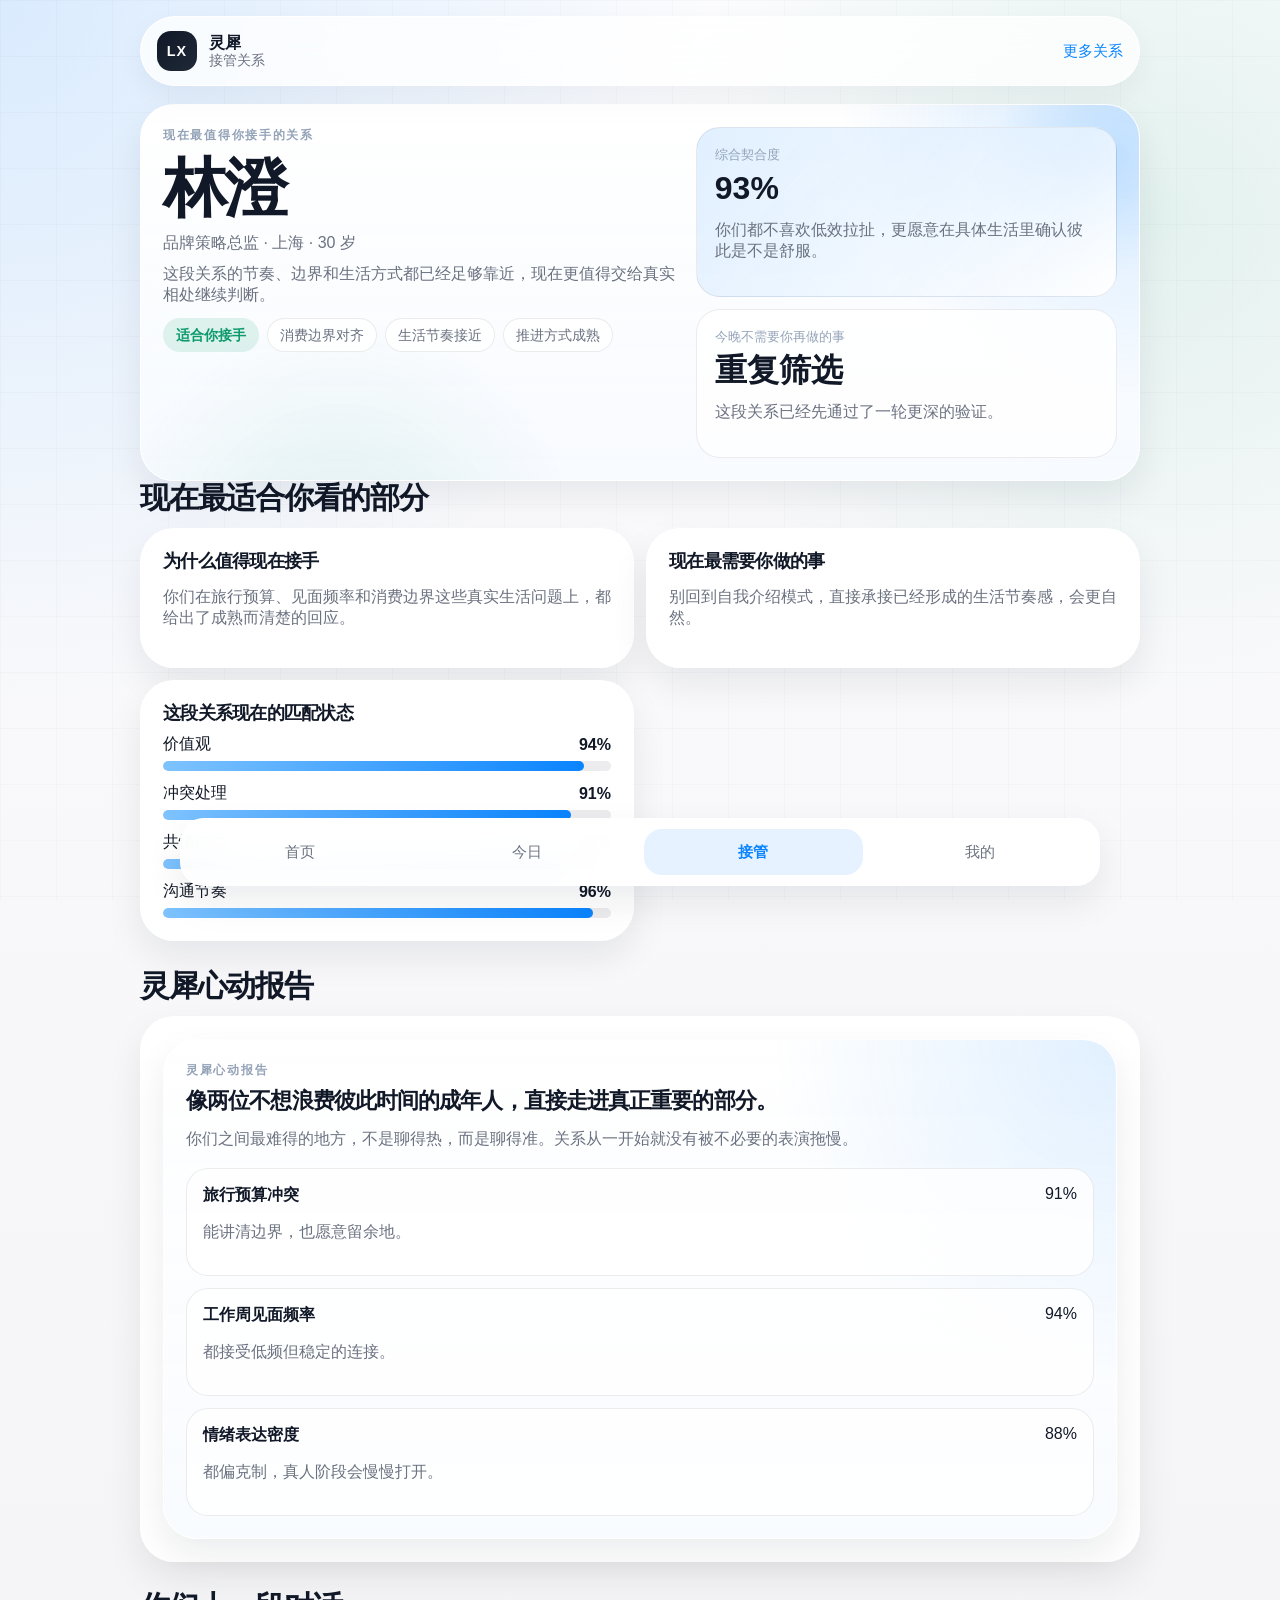
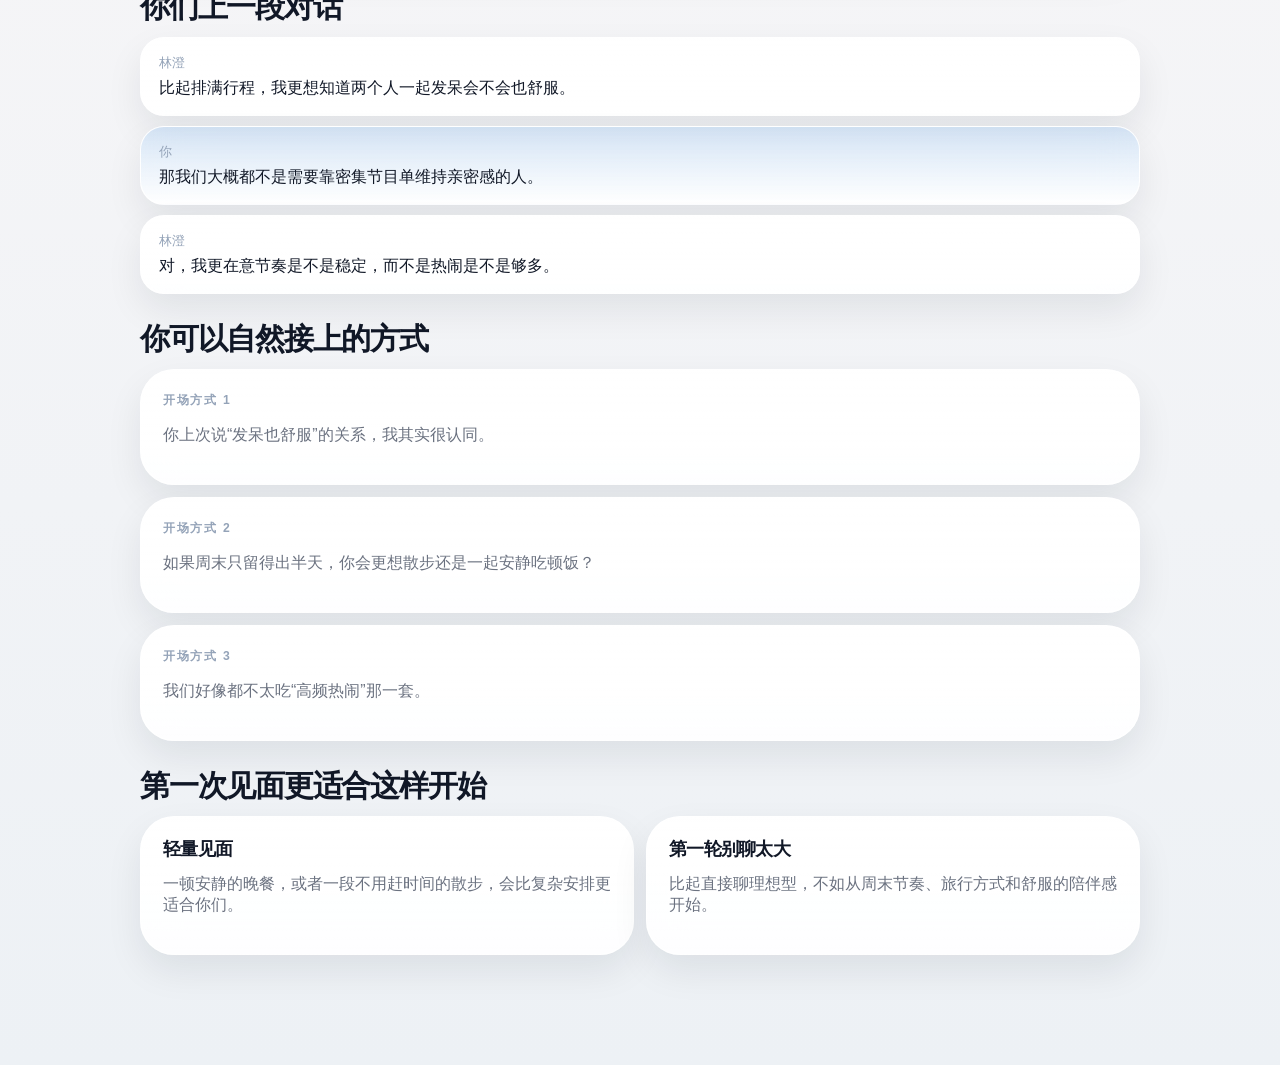
==== connection/index.html @ 1aef78d0 "Initial commit: Lingxi product site" ====
﻿<!doctype html>
<html lang="zh-CN">
  <head>
    <meta charset="UTF-8" />
    <meta name="viewport" content="width=device-width, initial-scale=1.0" />
    <meta name="description" content="在真正值得的时候，把对话交还给你。" />
    <title>接管关系 - 灵犀</title>
    <link rel="stylesheet" href="../styles.css" />
  </head>
  <body data-page="connection">
    <div class="app-shell">
      <header class="topbar">
        <div class="brand">
          <span class="brand-mark">LX</span>
          <div class="brand-copy">
            <strong>灵犀</strong>
            <span>接管关系</span>
          </div>
        </div>
        <a class="topbar-link" href="../today/">更多关系</a>
      </header>

      <main class="page">
        <section class="candidate-hero hero-card-rich" id="candidateHero"></section>

        <section class="section">
          <div class="section-head">
            <h2>现在最适合你看的部分</h2>
          </div>
          <div class="grid grid-two" id="connectionOverview"></div>
        </section>

        <section class="section">
          <div class="section-head">
            <h2>灵犀心动报告</h2>
          </div>
          <div class="report-card" id="reportCard"></div>
        </section>

        <section class="section">
          <div class="section-head">
            <h2>你们上一段对话</h2>
          </div>
          <div class="chat-thread" id="chatThread"></div>
        </section>

        <section class="section">
          <div class="section-head">
            <h2>你可以自然接上的方式</h2>
          </div>
          <div class="stack" id="openerList"></div>
        </section>

        <section class="section">
          <div class="section-head">
            <h2>第一次见面更适合这样开始</h2>
          </div>
          <div class="grid grid-two" id="dateIdeas"></div>
        </section>
      </main>

      <nav class="bottom-nav" aria-label="底部导航">
        <a class="bottom-link" href="../"><span>首页</span></a>
        <a class="bottom-link" href="../today/"><span>今日</span></a>
        <a class="bottom-link is-active" href="./"><span>接管</span></a>
        <a class="bottom-link" href="../profile/"><span>我的</span></a>
      </nav>
    </div>

    <script src="../data.js"></script>
    <script src="../app.js"></script>
  </body>
</html>
---- styles.css ----
﻿:root {
  --bg: #f5f5f7;
  --surface: rgba(255, 255, 255, 0.92);
  --surface-strong: #ffffff;
  --surface-soft: rgba(248, 250, 252, 0.92);
  --line: rgba(15, 23, 42, 0.08);
  --line-strong: rgba(15, 23, 42, 0.12);
  --text: #111827;
  --muted: #6b7280;
  --muted-soft: #94a3b8;
  --accent: #0a84ff;
  --accent-soft: rgba(10, 132, 255, 0.12);
  --accent-deep: #0066d1;
  --success: #0d9b6c;
  --success-soft: rgba(13, 155, 108, 0.12);
  --warning: #ef7d43;
  --warning-soft: rgba(239, 125, 67, 0.14);
  --shadow-lg: 0 28px 70px rgba(15, 23, 42, 0.1);
  --shadow-md: 0 16px 36px rgba(15, 23, 42, 0.08);
  --radius-xxl: 34px;
  --radius-xl: 28px;
  --radius-lg: 22px;
  --radius-md: 18px;
  --app-width: 1040px;
}

* {
  box-sizing: border-box;
}

html {
  scroll-behavior: smooth;
}

body {
  margin: 0;
  min-height: 100vh;
  background:
    radial-gradient(circle at top left, rgba(10, 132, 255, 0.14), transparent 24%),
    radial-gradient(circle at 90% 8%, rgba(13, 155, 108, 0.1), transparent 18%),
    linear-gradient(180deg, #fcfcfe 0%, #f5f5f7 58%, #edf1f5 100%);
  color: var(--text);
  font-family: 'SF Pro Display', 'PingFang SC', 'Helvetica Neue', 'Microsoft YaHei', sans-serif;
}

body::before {
  position: fixed;
  inset: 0;
  z-index: -2;
  background-image:
    linear-gradient(rgba(15, 23, 42, 0.018) 1px, transparent 1px),
    linear-gradient(90deg, rgba(15, 23, 42, 0.018) 1px, transparent 1px);
  background-size: 56px 56px;
  content: '';
  pointer-events: none;
}

a {
  color: inherit;
  text-decoration: none;
}

button,
input,
textarea {
  font: inherit;
}

.app-shell {
  width: min(100%, var(--app-width));
  margin: 0 auto;
  padding: 16px 16px 110px;
}

.topbar {
  position: sticky;
  top: 12px;
  z-index: 10;
  display: flex;
  align-items: center;
  justify-content: space-between;
  gap: 16px;
  padding: 14px 16px;
  border: 1px solid rgba(255, 255, 255, 0.92);
  border-radius: 999px;
  background: rgba(255, 255, 255, 0.78);
  backdrop-filter: blur(18px);
  box-shadow: 0 10px 28px rgba(15, 23, 42, 0.05);
}

.brand {
  display: flex;
  align-items: center;
  gap: 12px;
  min-width: 0;
}

.brand-mark {
  display: inline-flex;
  align-items: center;
  justify-content: center;
  width: 40px;
  height: 40px;
  border-radius: 14px;
  background: linear-gradient(135deg, #111827 0%, #1f2937 100%);
  color: #fff;
  font-size: 0.9rem;
  font-weight: 700;
  letter-spacing: 0.08em;
  flex: none;
}

.brand-copy {
  display: flex;
  flex-direction: column;
  line-height: 1.2;
  min-width: 0;
}

.brand-copy strong {
  font-size: 1rem;
  font-weight: 600;
}

.brand-copy span {
  color: var(--muted);
  font-size: 0.88rem;
}

.topbar-link {
  color: var(--accent);
  font-size: 0.94rem;
  white-space: nowrap;
}

.page {
  padding-top: 18px;
}

.section + .section {
  margin-top: 28px;
}

.section-head {
  margin-bottom: 14px;
}

.section-head h1,
.section-head h2,
.hero-card h1,
.candidate-hero h1,
.profile-hero h1,
.card h3 {
  margin: 0;
  letter-spacing: -0.04em;
  line-height: 1.08;
}

.page-title,
.hero-card h1,
.candidate-hero h1,
.profile-hero h1 {
  font-size: clamp(2.2rem, 6vw, 4rem);
}

.section-head h2 {
  font-size: clamp(1.35rem, 4vw, 1.9rem);
}

.page-subtitle,
.hero-text,
.candidate-subtitle,
.profile-subtitle,
.card-copy,
.section-head p,
.muted-line,
.scene-item p,
.stat-card p {
  color: var(--muted);
}

.page-subtitle,
.hero-text,
.section-head p,
.candidate-subtitle,
.profile-subtitle {
  margin: 10px 0 0;
}

.eyebrow,
.card-badge {
  margin: 0 0 10px;
  color: var(--muted-soft);
  font-size: 0.76rem;
  font-weight: 700;
  letter-spacing: 0.14em;
  text-transform: uppercase;
}

.hero-card,
.candidate-hero,
.profile-hero,
.card,
.chat-bubble,
.bottom-nav,
.candidate-card,
.report-card {
  border: 1px solid rgba(255, 255, 255, 0.92);
  background: linear-gradient(180deg, rgba(255, 255, 255, 0.98), var(--surface));
  box-shadow: var(--shadow-md);
  backdrop-filter: blur(18px);
}

.hero-card,
.candidate-hero,
.profile-hero,
.card,
.candidate-card,
.report-card {
  border-radius: var(--radius-xxl);
}

.hero-card,
.candidate-hero,
.profile-hero,
.card,
.report-card {
  padding: 22px;
}

.hero-card-rich {
  position: relative;
  overflow: hidden;
  background:
    radial-gradient(circle at top right, rgba(10, 132, 255, 0.18), transparent 28%),
    radial-gradient(circle at 20% 120%, rgba(13, 155, 108, 0.1), transparent 26%),
    linear-gradient(180deg, rgba(255, 255, 255, 0.98), rgba(247, 250, 255, 0.94));
}

.hero-card-rich::after {
  position: absolute;
  right: -80px;
  top: -60px;
  width: 240px;
  height: 240px;
  border-radius: 50%;
  background: radial-gradient(circle, rgba(10, 132, 255, 0.14), transparent 64%);
  content: '';
  pointer-events: none;
}

.hero-copy-block,
.hero-side {
  position: relative;
  z-index: 1;
}

.hero-actions {
  display: flex;
  gap: 12px;
  flex-wrap: wrap;
  margin-top: 22px;
}

.button {
  display: inline-flex;
  align-items: center;
  justify-content: center;
  min-height: 46px;
  padding: 0 18px;
  border-radius: 999px;
  border: 1px solid transparent;
}

.button-primary {
  background: #111827;
  color: #fff;
}

.button-secondary {
  border-color: var(--line-strong);
  background: rgba(255, 255, 255, 0.92);
}

.hero-stat-grid,
.grid {
  display: grid;
  gap: 12px;
}

.grid-two,
.grid-three {
  grid-template-columns: 1fr;
}

.stack {
  display: grid;
  gap: 12px;
}

.card h3 {
  font-size: 1.14rem;
  margin-bottom: 8px;
}

.card-link {
  color: var(--accent);
  font-weight: 600;
}

.stat-card {
  padding: 18px;
  border: 1px solid var(--line);
  border-radius: 24px;
  background: rgba(255, 255, 255, 0.82);
}

.stat-card span {
  display: block;
  color: var(--muted-soft);
  font-size: 0.84rem;
}

.stat-card strong,
.score-badge,
.score-pill strong {
  display: block;
  margin: 8px 0;
  font-size: 2rem;
  line-height: 1;
}

.accent-stat {
  background: linear-gradient(135deg, rgba(10, 132, 255, 0.12), rgba(255, 255, 255, 0.96));
}

.priority-head,
.candidate-top,
.scene-head {
  display: flex;
  align-items: flex-start;
  justify-content: space-between;
  gap: 12px;
}

.score-badge {
  min-width: 72px;
  text-align: right;
  color: var(--accent-deep);
}

.card-featured {
  background:
    radial-gradient(circle at top right, rgba(10, 132, 255, 0.12), transparent 28%),
    linear-gradient(180deg, rgba(255, 255, 255, 0.98), rgba(247, 250, 255, 0.94));
}

.tag-row {
  display: flex;
  flex-wrap: wrap;
  gap: 8px;
  margin-top: 12px;
}

.tag,
.state-pill {
  display: inline-flex;
  align-items: center;
  justify-content: center;
  min-height: 34px;
  padding: 0 12px;
  border: 1px solid var(--line);
  border-radius: 999px;
  background: rgba(255, 255, 255, 0.88);
  color: var(--muted);
  font-size: 0.9rem;
}

.state-pill {
  font-weight: 600;
}

.state-pill.ready {
  background: var(--success-soft);
  color: var(--success);
  border-color: transparent;
}

.state-pill.waiting {
  background: var(--warning-soft);
  color: var(--warning);
  border-color: transparent;
}

.candidate-card {
  display: block;
  padding: 20px;
}

.score-pill {
  text-align: right;
}

.score-pill span {
  display: block;
  color: var(--muted-soft);
  font-size: 0.8rem;
}

.metric-list {
  display: grid;
  gap: 12px;
  margin-top: 12px;
}

.metric-row {
  display: grid;
  grid-template-columns: 1fr auto;
  gap: 6px 10px;
  align-items: center;
}

.metric-track {
  grid-column: 1 / -1;
  height: 10px;
  border-radius: 999px;
  background: rgba(15, 23, 42, 0.08);
  overflow: hidden;
}

.metric-track i {
  display: block;
  height: 100%;
  border-radius: inherit;
  background: linear-gradient(90deg, #7ec3ff, var(--accent));
}

.hero-side-metrics {
  display: grid;
  gap: 12px;
  margin-top: 18px;
}

.report-surface {
  background:
    radial-gradient(circle at top right, rgba(10, 132, 255, 0.12), transparent 32%),
    linear-gradient(180deg, rgba(255, 255, 255, 0.98), rgba(248, 251, 255, 0.94));
}

.report-surface h3 {
  font-size: 1.4rem;
}

.scene-list {
  display: grid;
  gap: 12px;
  margin-top: 18px;
}

.scene-item {
  padding: 16px;
  border: 1px solid var(--line);
  border-radius: 22px;
  background: rgba(255, 255, 255, 0.8);
}

.chat-thread {
  display: grid;
  gap: 10px;
}

.chat-bubble {
  padding: 16px 18px;
  border-radius: 24px;
}

.chat-bubble.self {
  background: linear-gradient(180deg, rgba(10, 132, 255, 0.12), rgba(255, 255, 255, 0.96));
}

.chat-bubble small {
  display: block;
  margin-bottom: 6px;
  color: var(--muted-soft);
}

.bottom-nav {
  position: fixed;
  left: 50%;
  bottom: 14px;
  transform: translateX(-50%);
  display: grid;
  grid-template-columns: repeat(4, 1fr);
  gap: 8px;
  width: min(calc(100% - 24px), 920px);
  padding: 10px;
  border-radius: 24px;
}

.bottom-link {
  display: inline-flex;
  align-items: center;
  justify-content: center;
  min-height: 46px;
  border-radius: 18px;
  color: var(--muted);
  font-size: 0.92rem;
}

.bottom-link.is-active {
  background: rgba(10, 132, 255, 0.1);
  color: var(--accent);
  font-weight: 600;
}

@media (min-width: 720px) {
  .app-shell {
    padding-left: 20px;
    padding-right: 20px;
  }

  .hero-card-rich,
  .candidate-hero,
  .profile-hero {
    display: grid;
    grid-template-columns: 1.1fr 0.9fr;
    gap: 18px;
    align-items: start;
  }

  .hero-side-metrics {
    margin-top: 0;
  }

  .grid-two {
    grid-template-columns: repeat(2, minmax(0, 1fr));
  }

  .grid-three {
    grid-template-columns: repeat(3, minmax(0, 1fr));
  }

  .hero-stat-grid {
    grid-template-columns: repeat(2, minmax(0, 1fr));
  }
}
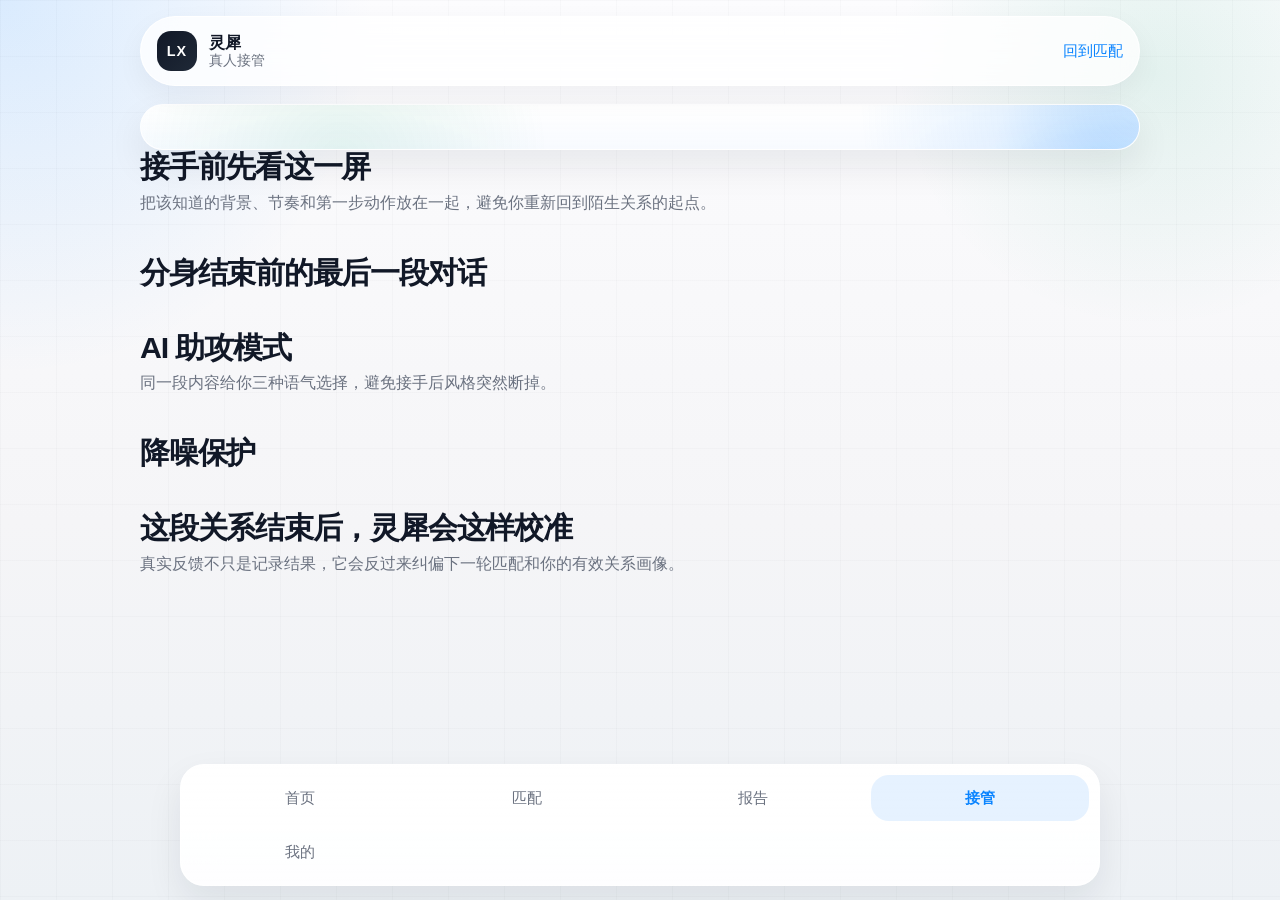
==== commit 043edb1f: "Publish richer Lingxi experience: connection/index.html" ====
--- a/connection/index.html
+++ b/connection/index.html
@@ -4,7 +4,7 @@
     <meta charset="UTF-8" />
     <meta name="viewport" content="width=device-width, initial-scale=1.0" />
     <meta name="description" content="在真正值得的时候，把对话交还给你。" />
-    <title>接管关系 - 灵犀</title>
+    <title>真人接管 - 灵犀</title>
     <link rel="stylesheet" href="../styles.css" />
   </head>
   <body data-page="connection">
@@ -14,54 +14,58 @@
           <span class="brand-mark">LX</span>
           <div class="brand-copy">
             <strong>灵犀</strong>
-            <span>接管关系</span>
+            <span>真人接管</span>
           </div>
         </div>
-        <a class="topbar-link" href="../today/">更多关系</a>
+        <a class="topbar-link" href="../today/">回到匹配</a>
       </header>
 
       <main class="page">
-        <section class="candidate-hero hero-card-rich" id="candidateHero"></section>
+        <section class="hero-card hero-card-rich" id="connectionHero"></section>
 
         <section class="section">
           <div class="section-head">
-            <h2>现在最适合你看的部分</h2>
+            <h2>接手前先看这一屏</h2>
+            <p>把该知道的背景、节奏和第一步动作放在一起，避免你重新回到陌生关系的起点。</p>
           </div>
-          <div class="grid grid-two" id="connectionOverview"></div>
+          <div class="grid grid-two" id="handoffBoard"></div>
         </section>
 
         <section class="section">
           <div class="section-head">
-            <h2>灵犀心动报告</h2>
+            <h2>分身结束前的最后一段对话</h2>
           </div>
-          <div class="report-card" id="reportCard"></div>
+          <div class="chat-thread" id="liveThread"></div>
         </section>
 
         <section class="section">
           <div class="section-head">
-            <h2>你们上一段对话</h2>
+            <h2>AI 助攻模式</h2>
+            <p>同一段内容给你三种语气选择，避免接手后风格突然断掉。</p>
           </div>
-          <div class="chat-thread" id="chatThread"></div>
+          <div class="stack" id="replyModes"></div>
         </section>
 
         <section class="section">
           <div class="section-head">
-            <h2>你可以自然接上的方式</h2>
+            <h2>降噪保护</h2>
           </div>
-          <div class="stack" id="openerList"></div>
+          <div class="grid grid-two" id="noiseShield"></div>
         </section>
 
         <section class="section">
           <div class="section-head">
-            <h2>第一次见面更适合这样开始</h2>
+            <h2>这段关系结束后，灵犀会这样校准</h2>
+            <p>真实反馈不只是记录结果，它会反过来纠偏下一轮匹配和你的有效关系画像。</p>
           </div>
-          <div class="grid grid-two" id="dateIdeas"></div>
+          <div class="stack" id="feedbackPanel"></div>
         </section>
       </main>
 
       <nav class="bottom-nav" aria-label="底部导航">
         <a class="bottom-link" href="../"><span>首页</span></a>
-        <a class="bottom-link" href="../today/"><span>今日</span></a>
+        <a class="bottom-link" href="../today/"><span>匹配</span></a>
+        <a class="bottom-link" href="../report/"><span>报告</span></a>
         <a class="bottom-link is-active" href="./"><span>接管</span></a>
         <a class="bottom-link" href="../profile/"><span>我的</span></a>
       </nav>
@@ -70,4 +74,4 @@
     <script src="../data.js"></script>
     <script src="../app.js"></script>
   </body>
-</html>
+</html>
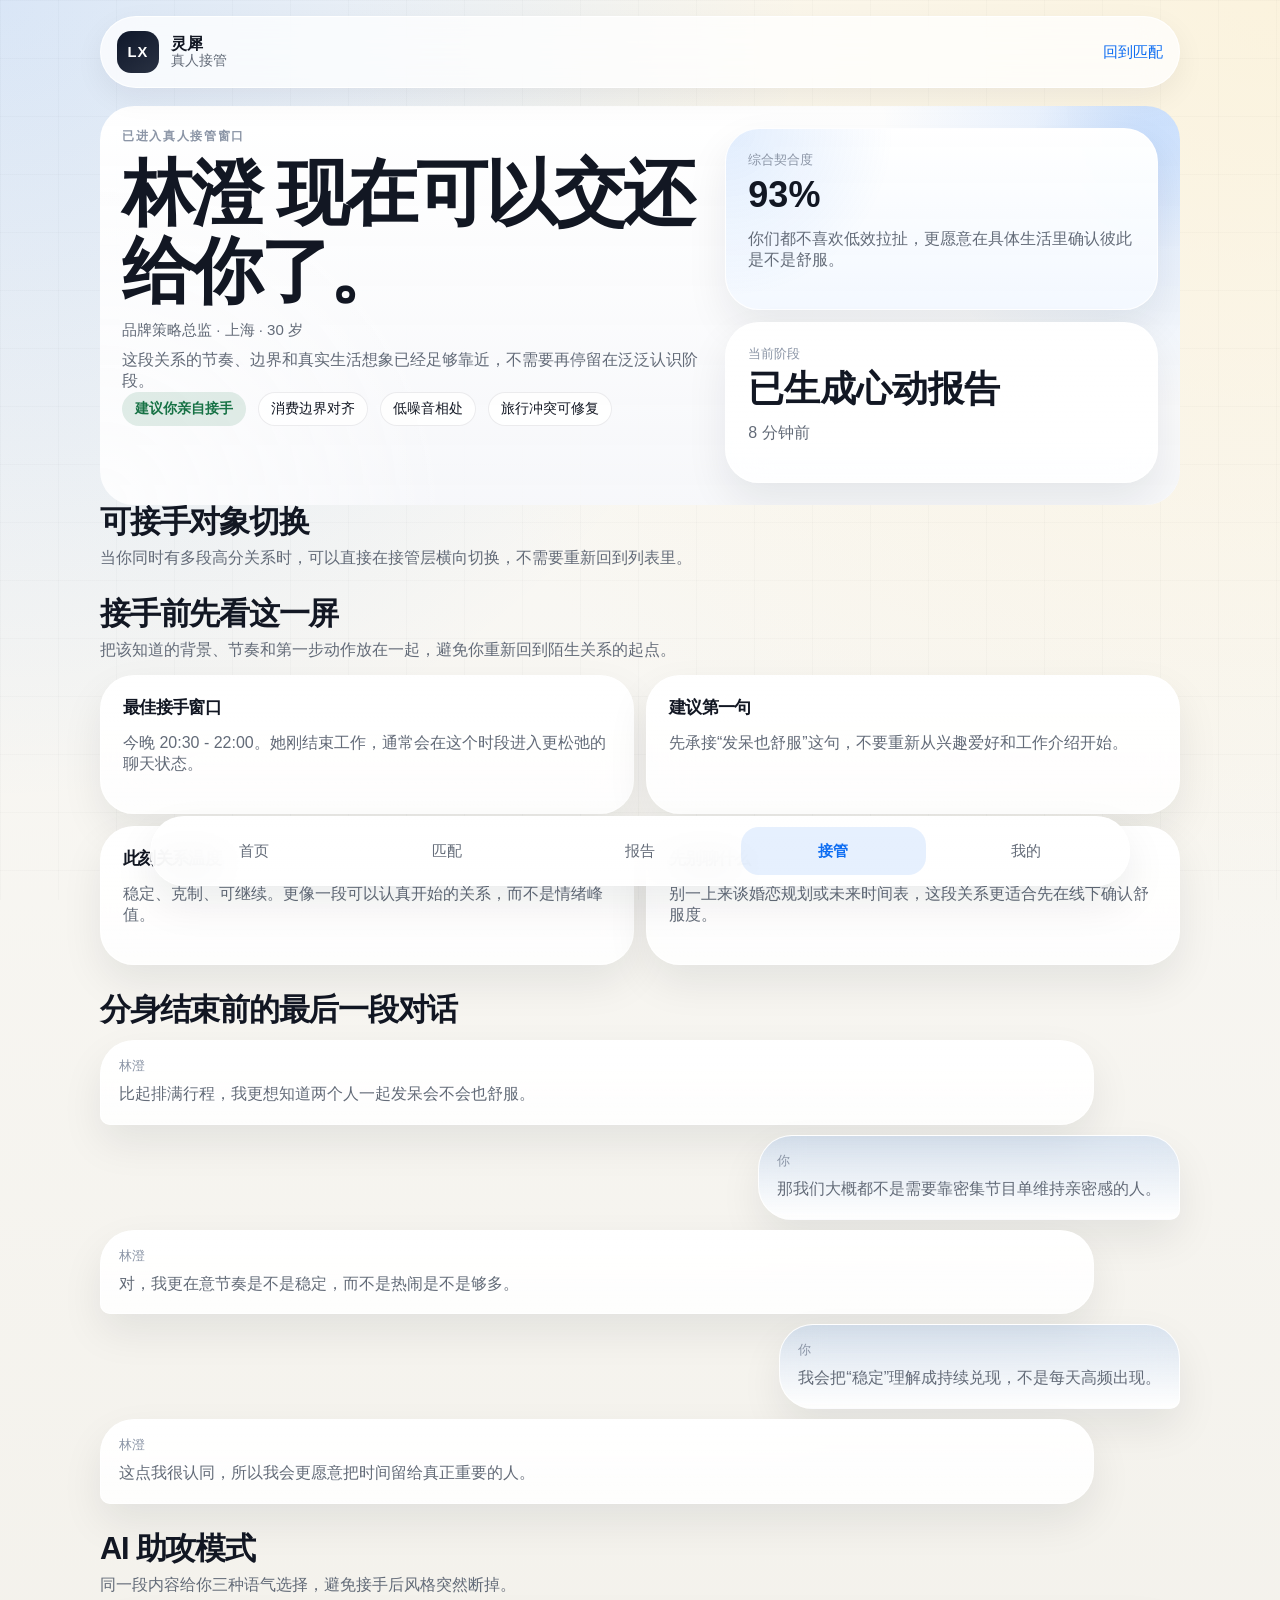
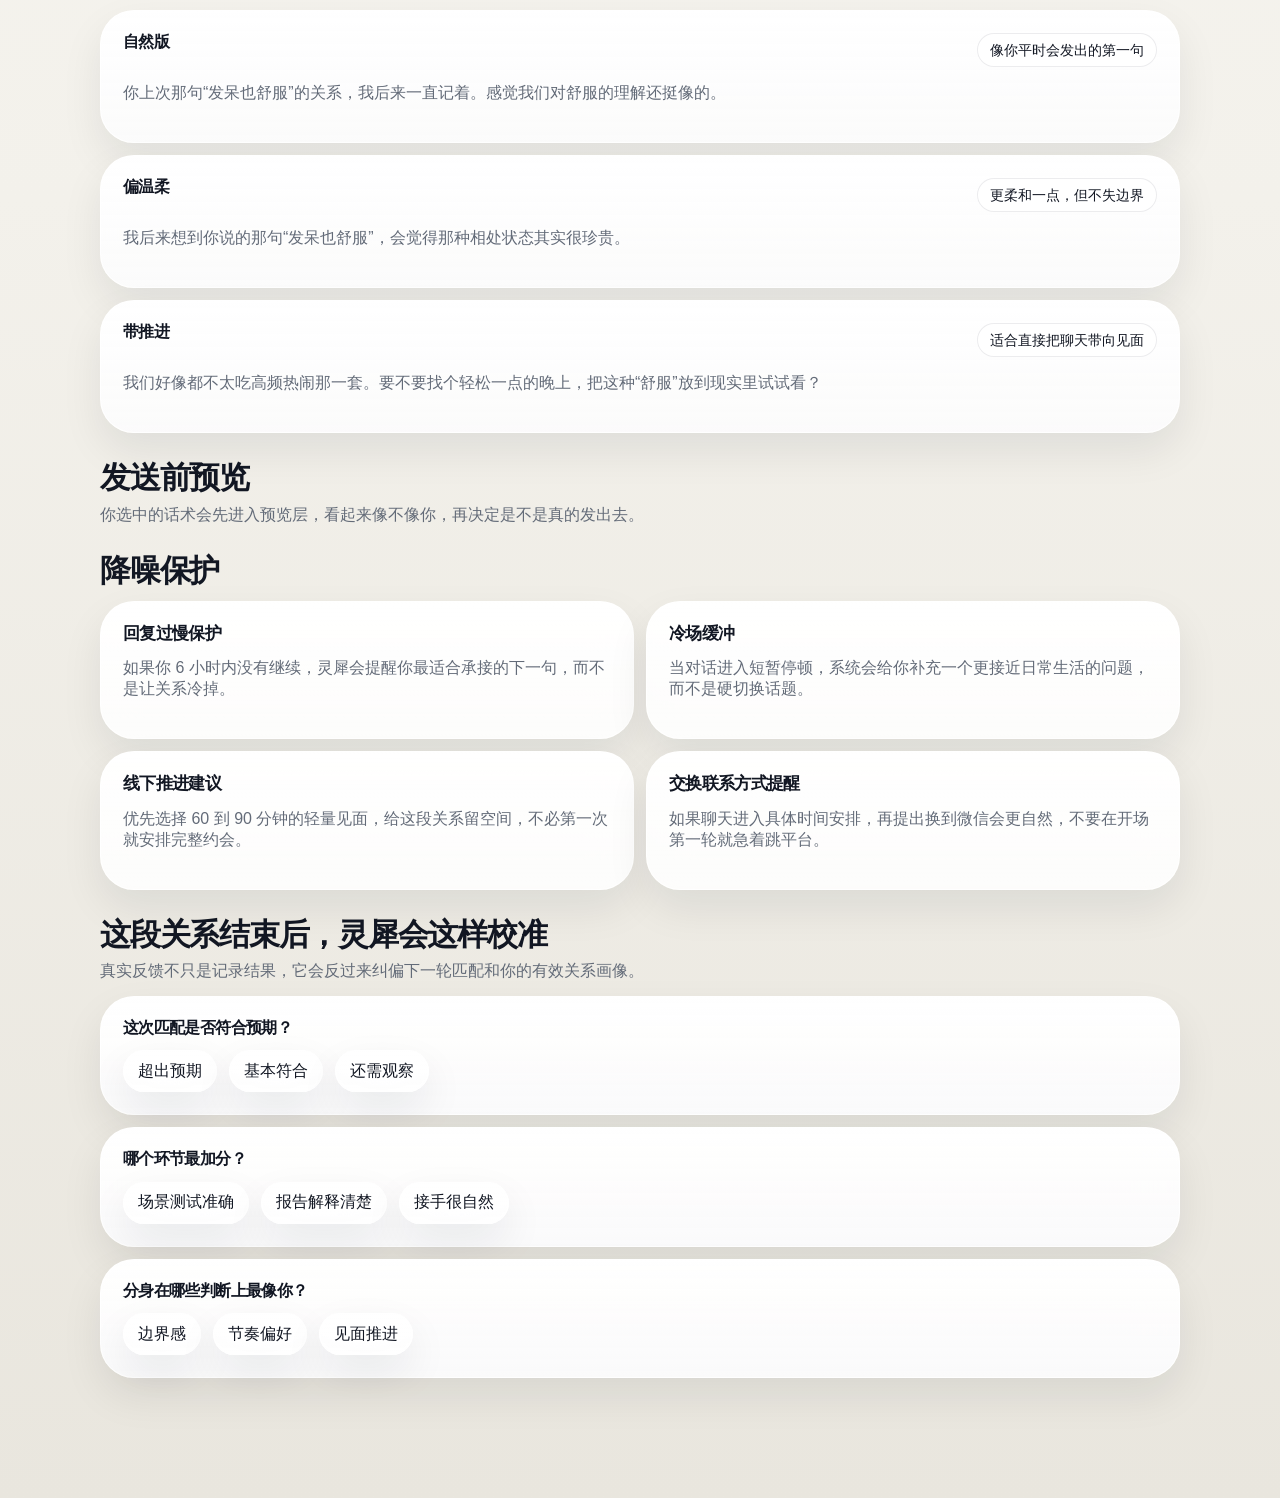
==== commit 68ba6ef7: "Round 3 upgrade: connection/index.html" ====
--- a/connection/index.html
+++ b/connection/index.html
@@ -25,6 +25,14 @@
 
         <section class="section">
           <div class="section-head">
+            <h2>可接手对象切换</h2>
+            <p>当你同时有多段高分关系时，可以直接在接管层横向切换，不需要重新回到列表里。</p>
+          </div>
+          <div class="switcher-row" id="connectionSwitcher"></div>
+        </section>
+
+        <section class="section">
+          <div class="section-head">
             <h2>接手前先看这一屏</h2>
             <p>把该知道的背景、节奏和第一步动作放在一起，避免你重新回到陌生关系的起点。</p>
           </div>
@@ -44,6 +52,14 @@
             <p>同一段内容给你三种语气选择，避免接手后风格突然断掉。</p>
           </div>
           <div class="stack" id="replyModes"></div>
+        </section>
+
+        <section class="section">
+          <div class="section-head">
+            <h2>发送前预览</h2>
+            <p>你选中的话术会先进入预览层，看起来像不像你，再决定是不是真的发出去。</p>
+          </div>
+          <div id="replyPreview"></div>
         </section>
 
         <section class="section">
--- a/styles.css
+++ b/styles.css
@@ -1,27 +1,30 @@
 ﻿:root {
-  --bg: #f5f5f7;
-  --surface: rgba(255, 255, 255, 0.92);
-  --surface-strong: #ffffff;
-  --surface-soft: rgba(248, 250, 252, 0.92);
-  --line: rgba(15, 23, 42, 0.08);
-  --line-strong: rgba(15, 23, 42, 0.12);
-  --text: #111827;
-  --muted: #6b7280;
-  --muted-soft: #94a3b8;
-  --accent: #0a84ff;
-  --accent-soft: rgba(10, 132, 255, 0.12);
-  --accent-deep: #0066d1;
-  --success: #0d9b6c;
-  --success-soft: rgba(13, 155, 108, 0.12);
-  --warning: #ef7d43;
-  --warning-soft: rgba(239, 125, 67, 0.14);
-  --shadow-lg: 0 28px 70px rgba(15, 23, 42, 0.1);
-  --shadow-md: 0 16px 36px rgba(15, 23, 42, 0.08);
+  --bg: #f3f1eb;
+  --bg-deep: #e9e6de;
+  --surface: rgba(255, 255, 255, 0.86);
+  --surface-strong: rgba(255, 255, 255, 0.96);
+  --line: rgba(17, 24, 39, 0.08);
+  --line-strong: rgba(17, 24, 39, 0.14);
+  --text: #121723;
+  --muted: #636b78;
+  --muted-soft: #8b95a6;
+  --accent: #0c6cf2;
+  --accent-soft: rgba(12, 108, 242, 0.12);
+  --accent-deep: #084fb0;
+  --sage: #e6efe8;
+  --gold: #fbf0d4;
+  --success: #177245;
+  --success-soft: rgba(23, 114, 69, 0.12);
+  --warning: #b56a2d;
+  --warning-soft: rgba(181, 106, 45, 0.12);
+  --shadow-lg: 0 28px 80px rgba(18, 23, 35, 0.12);
+  --shadow-md: 0 18px 42px rgba(18, 23, 35, 0.08);
   --radius-xxl: 34px;
   --radius-xl: 28px;
   --radius-lg: 22px;
   --radius-md: 18px;
-  --app-width: 1040px;
+  --radius-sm: 14px;
+  --app-width: 1120px;
 }
 
 * {
@@ -35,24 +38,28 @@
 body {
   margin: 0;
   min-height: 100vh;
-  background:
-    radial-gradient(circle at top left, rgba(10, 132, 255, 0.14), transparent 24%),
-    radial-gradient(circle at 90% 8%, rgba(13, 155, 108, 0.1), transparent 18%),
-    linear-gradient(180deg, #fcfcfe 0%, #f5f5f7 58%, #edf1f5 100%);
   color: var(--text);
   font-family: 'SF Pro Display', 'PingFang SC', 'Helvetica Neue', 'Microsoft YaHei', sans-serif;
+  background:
+    radial-gradient(circle at 0% 0%, rgba(12, 108, 242, 0.14), transparent 24%),
+    radial-gradient(circle at 100% 0%, rgba(251, 240, 212, 0.72), transparent 28%),
+    linear-gradient(180deg, #fbfaf7 0%, var(--bg) 58%, var(--bg-deep) 100%);
 }
 
 body::before {
+  content: '';
   position: fixed;
   inset: 0;
   z-index: -2;
   background-image:
-    linear-gradient(rgba(15, 23, 42, 0.018) 1px, transparent 1px),
-    linear-gradient(90deg, rgba(15, 23, 42, 0.018) 1px, transparent 1px);
-  background-size: 56px 56px;
-  content: '';
+    linear-gradient(rgba(17, 24, 39, 0.02) 1px, transparent 1px),
+    linear-gradient(90deg, rgba(17, 24, 39, 0.02) 1px, transparent 1px);
+  background-size: 58px 58px;
   pointer-events: none;
+}
+
+img {
+  max-width: 100%;
 }
 
 a {
@@ -66,26 +73,31 @@
   font: inherit;
 }
 
+button {
+  border: 0;
+  background: none;
+}
+
 .app-shell {
   width: min(100%, var(--app-width));
   margin: 0 auto;
-  padding: 16px 16px 110px;
+  padding: 16px 16px 120px;
 }
 
 .topbar {
   position: sticky;
   top: 12px;
-  z-index: 10;
+  z-index: 20;
   display: flex;
   align-items: center;
   justify-content: space-between;
-  gap: 16px;
+  gap: 14px;
   padding: 14px 16px;
-  border: 1px solid rgba(255, 255, 255, 0.92);
+  border: 1px solid rgba(255, 255, 255, 0.86);
   border-radius: 999px;
-  background: rgba(255, 255, 255, 0.78);
+  background: rgba(255, 255, 255, 0.74);
   backdrop-filter: blur(18px);
-  box-shadow: 0 10px 28px rgba(15, 23, 42, 0.05);
+  box-shadow: 0 10px 30px rgba(17, 24, 39, 0.06);
 }
 
 .brand {
@@ -99,12 +111,12 @@
   display: inline-flex;
   align-items: center;
   justify-content: center;
-  width: 40px;
-  height: 40px;
+  width: 42px;
+  height: 42px;
   border-radius: 14px;
-  background: linear-gradient(135deg, #111827 0%, #1f2937 100%);
+  background: linear-gradient(145deg, #0f172a, #293142);
   color: #fff;
-  font-size: 0.9rem;
+  font-size: 0.92rem;
   font-weight: 700;
   letter-spacing: 0.08em;
   flex: none;
@@ -113,23 +125,23 @@
 .brand-copy {
   display: flex;
   flex-direction: column;
-  line-height: 1.2;
   min-width: 0;
+  line-height: 1.16;
 }
 
 .brand-copy strong {
   font-size: 1rem;
-  font-weight: 600;
+  font-weight: 640;
 }
 
 .brand-copy span {
   color: var(--muted);
-  font-size: 0.88rem;
+  font-size: 0.86rem;
 }
 
 .topbar-link {
   color: var(--accent);
-  font-size: 0.94rem;
+  font-size: 0.92rem;
   white-space: nowrap;
 }
 
@@ -145,45 +157,48 @@
   margin-bottom: 14px;
 }
 
-.section-head h1,
 .section-head h2,
-.hero-card h1,
-.candidate-hero h1,
-.profile-hero h1,
-.card h3 {
+.hero-title,
+.card h3,
+.report-card h3,
+.digest-card h3,
+.moment-card h3,
+.feedback-card h3,
+.assist-card h3,
+.invite-card h3,
+.candidate-card h3,
+.spotlight-card h3 {
   margin: 0;
   letter-spacing: -0.04em;
   line-height: 1.08;
 }
 
-.page-title,
-.hero-card h1,
-.candidate-hero h1,
-.profile-hero h1 {
-  font-size: clamp(2.2rem, 6vw, 4rem);
+.hero-title {
+  font-size: clamp(2.2rem, 7vw, 4.5rem);
 }
 
 .section-head h2 {
-  font-size: clamp(1.35rem, 4vw, 1.9rem);
-}
-
-.page-subtitle,
-.hero-text,
-.candidate-subtitle,
-.profile-subtitle,
+  font-size: clamp(1.34rem, 4vw, 1.92rem);
+}
+
+.section-head p,
+.hero-copy,
+.hero-meta,
 .card-copy,
-.section-head p,
+.candidate-meta,
+.candidate-summary,
 .muted-line,
-.scene-item p,
-.stat-card p {
+.metric-row p,
+.stat-card p,
+.option-pill,
+.bubble p,
+.scenario-verdict {
   color: var(--muted);
 }
 
-.page-subtitle,
-.hero-text,
-.section-head p,
-.candidate-subtitle,
-.profile-subtitle {
+.hero-copy,
+.hero-meta,
+.section-head p {
   margin: 10px 0 0;
 }
 
@@ -191,189 +206,190 @@
 .card-badge {
   margin: 0 0 10px;
   color: var(--muted-soft);
-  font-size: 0.76rem;
-  font-weight: 700;
+  font-size: 0.75rem;
+  font-weight: 720;
   letter-spacing: 0.14em;
   text-transform: uppercase;
 }
 
-.hero-card,
-.candidate-hero,
-.profile-hero,
-.card,
-.chat-bubble,
+.panel,
 .bottom-nav,
-.candidate-card,
-.report-card {
-  border: 1px solid rgba(255, 255, 255, 0.92);
+.bubble,
+.option-pill {
+  border: 1px solid rgba(255, 255, 255, 0.9);
   background: linear-gradient(180deg, rgba(255, 255, 255, 0.98), var(--surface));
   box-shadow: var(--shadow-md);
-  backdrop-filter: blur(18px);
+  backdrop-filter: blur(20px);
 }
 
 .hero-card,
-.candidate-hero,
-.profile-hero,
-.card,
-.candidate-card,
-.report-card {
+.panel,
+.bottom-nav,
+.bubble,
+.option-pill {
   border-radius: var(--radius-xxl);
 }
 
 .hero-card,
-.candidate-hero,
-.profile-hero,
-.card,
-.report-card {
+.panel {
   padding: 22px;
 }
 
-.hero-card-rich {
+.hero-card {
   position: relative;
   overflow: hidden;
   background:
-    radial-gradient(circle at top right, rgba(10, 132, 255, 0.18), transparent 28%),
-    radial-gradient(circle at 20% 120%, rgba(13, 155, 108, 0.1), transparent 26%),
-    linear-gradient(180deg, rgba(255, 255, 255, 0.98), rgba(247, 250, 255, 0.94));
-}
-
-.hero-card-rich::after {
+    radial-gradient(circle at top right, rgba(12, 108, 242, 0.16), transparent 26%),
+    radial-gradient(circle at left bottom, rgba(255, 255, 255, 0.76), transparent 30%),
+    linear-gradient(180deg, rgba(255, 255, 255, 0.98), rgba(246, 247, 250, 0.94));
+}
+
+.hero-card::after {
+  content: '';
   position: absolute;
-  right: -80px;
-  top: -60px;
-  width: 240px;
-  height: 240px;
+  right: -70px;
+  top: -70px;
+  width: 220px;
+  height: 220px;
   border-radius: 50%;
-  background: radial-gradient(circle, rgba(10, 132, 255, 0.14), transparent 64%);
-  content: '';
+  background: radial-gradient(circle, rgba(12, 108, 242, 0.1), transparent 70%);
   pointer-events: none;
 }
 
-.hero-copy-block,
+.hero-main,
 .hero-side {
   position: relative;
   z-index: 1;
 }
 
-.hero-actions {
+.hero-side-stack,
+.stack,
+.metric-list,
+.chat-thread {
+  display: grid;
+  gap: 12px;
+}
+
+.hero-actions,
+.action-row,
+.option-row,
+.tag-row,
+.grid {
   display: flex;
   gap: 12px;
   flex-wrap: wrap;
-  margin-top: 22px;
+}
+
+.grid {
+  display: grid;
+}
+
+.grid-two,
+.grid-three,
+.compact-grid {
+  grid-template-columns: 1fr;
 }
 
 .button {
   display: inline-flex;
   align-items: center;
   justify-content: center;
-  min-height: 46px;
+  min-height: 48px;
   padding: 0 18px;
   border-radius: 999px;
   border: 1px solid transparent;
+  transition: transform 0.18s ease, box-shadow 0.18s ease, background 0.18s ease;
+}
+
+.button:hover,
+.selectable-card:hover,
+.option-pill:hover {
+  transform: translateY(-1px);
 }
 
 .button-primary {
-  background: #111827;
+  background: linear-gradient(135deg, #111827, #1f2937);
   color: #fff;
+  box-shadow: 0 10px 24px rgba(17, 24, 39, 0.18);
 }
 
 .button-secondary {
+  background: rgba(255, 255, 255, 0.88);
   border-color: var(--line-strong);
-  background: rgba(255, 255, 255, 0.92);
-}
-
-.hero-stat-grid,
-.grid {
-  display: grid;
-  gap: 12px;
-}
-
-.grid-two,
-.grid-three {
-  grid-template-columns: 1fr;
-}
-
-.stack {
-  display: grid;
-  gap: 12px;
-}
-
-.card h3 {
-  font-size: 1.14rem;
-  margin-bottom: 8px;
-}
-
-.card-link {
-  color: var(--accent);
-  font-weight: 600;
-}
-
-.stat-card {
-  padding: 18px;
-  border: 1px solid var(--line);
-  border-radius: 24px;
-  background: rgba(255, 255, 255, 0.82);
-}
-
-.stat-card span {
+}
+
+.button-ghost {
+  background: rgba(12, 108, 242, 0.08);
+  color: var(--accent-deep);
+}
+
+.stat-card span,
+.score-orb span {
   display: block;
   color: var(--muted-soft);
-  font-size: 0.84rem;
+  font-size: 0.82rem;
 }
 
 .stat-card strong,
-.score-badge,
-.score-pill strong {
+.score-orb strong {
   display: block;
   margin: 8px 0;
-  font-size: 2rem;
   line-height: 1;
 }
 
-.accent-stat {
-  background: linear-gradient(135deg, rgba(10, 132, 255, 0.12), rgba(255, 255, 255, 0.96));
-}
-
-.priority-head,
+.stat-card strong {
+  font-size: clamp(1.6rem, 5vw, 2.25rem);
+}
+
+.accent-card,
+.score-orb.accent {
+  background:
+    radial-gradient(circle at top left, rgba(12, 108, 242, 0.12), transparent 36%),
+    linear-gradient(180deg, rgba(255, 255, 255, 0.98), rgba(243, 248, 255, 0.96));
+}
+
 .candidate-top,
-.scene-head {
+.digest-top,
+.metric-head,
+.scenario-top,
+.assist-top {
   display: flex;
   align-items: flex-start;
   justify-content: space-between;
   gap: 12px;
 }
 
-.score-badge {
-  min-width: 72px;
+.candidate-meta,
+.hero-meta {
+  font-size: 0.94rem;
+}
+
+.score-orb {
+  min-width: 90px;
+  padding: 12px 14px;
+  border-radius: 24px;
+  background: rgba(255, 255, 255, 0.84);
   text-align: right;
+  border: 1px solid var(--line);
+}
+
+.score-orb strong {
+  font-size: 1.85rem;
   color: var(--accent-deep);
 }
 
-.card-featured {
-  background:
-    radial-gradient(circle at top right, rgba(10, 132, 255, 0.12), transparent 28%),
-    linear-gradient(180deg, rgba(255, 255, 255, 0.98), rgba(247, 250, 255, 0.94));
-}
-
-.tag-row {
-  display: flex;
-  flex-wrap: wrap;
-  gap: 8px;
-  margin-top: 12px;
-}
-
 .tag,
-.state-pill {
+.state-pill,
+.score-chip {
   display: inline-flex;
   align-items: center;
   justify-content: center;
   min-height: 34px;
   padding: 0 12px;
+  border-radius: 999px;
+  font-size: 0.88rem;
   border: 1px solid var(--line);
-  border-radius: 999px;
-  background: rgba(255, 255, 255, 0.88);
-  color: var(--muted);
-  font-size: 0.9rem;
+  background: rgba(255, 255, 255, 0.86);
 }
 
 .state-pill {
@@ -381,50 +397,43 @@
 }
 
 .state-pill.ready {
+  color: var(--success);
   background: var(--success-soft);
-  color: var(--success);
   border-color: transparent;
 }
 
-.state-pill.waiting {
+.state-pill.watching {
+  color: var(--warning);
   background: var(--warning-soft);
-  color: var(--warning);
   border-color: transparent;
 }
 
-.candidate-card {
-  display: block;
-  padding: 20px;
-}
-
-.score-pill {
-  text-align: right;
-}
-
-.score-pill span {
-  display: block;
-  color: var(--muted-soft);
-  font-size: 0.8rem;
-}
-
-.metric-list {
-  display: grid;
-  gap: 12px;
-  margin-top: 12px;
+.candidate-summary,
+.spotlight-title {
+  margin: 14px 0 8px;
+  font-size: 1rem;
+  line-height: 1.62;
+}
+
+.spotlight-title {
+  color: var(--text);
+  font-size: clamp(1.18rem, 3.5vw, 1.55rem);
+  font-weight: 620;
 }
 
 .metric-row {
   display: grid;
-  grid-template-columns: 1fr auto;
-  gap: 6px 10px;
-  align-items: center;
+  gap: 8px;
+}
+
+.metric-head strong {
+  font-size: 1rem;
 }
 
 .metric-track {
-  grid-column: 1 / -1;
   height: 10px;
   border-radius: 999px;
-  background: rgba(15, 23, 42, 0.08);
+  background: rgba(17, 24, 39, 0.08);
   overflow: hidden;
 }
 
@@ -432,56 +441,116 @@
   display: block;
   height: 100%;
   border-radius: inherit;
-  background: linear-gradient(90deg, #7ec3ff, var(--accent));
-}
-
-.hero-side-metrics {
-  display: grid;
-  gap: 12px;
-  margin-top: 18px;
-}
-
-.report-surface {
+  background: linear-gradient(90deg, #9cd5ff, var(--accent));
+}
+
+.digest-card h3,
+.moment-card h3,
+.report-card h3,
+.candidate-card h3,
+.source-card h3,
+.boundary-card h3,
+.feedback-card h3,
+.assist-card h3,
+.invite-card h3,
+.card h3 {
+  font-size: 1.08rem;
+}
+
+.spotlight-card,
+.report-card,
+.invite-card {
   background:
-    radial-gradient(circle at top right, rgba(10, 132, 255, 0.12), transparent 32%),
-    linear-gradient(180deg, rgba(255, 255, 255, 0.98), rgba(248, 251, 255, 0.94));
-}
-
-.report-surface h3 {
-  font-size: 1.4rem;
-}
-
-.scene-list {
-  display: grid;
-  gap: 12px;
-  margin-top: 18px;
-}
-
-.scene-item {
-  padding: 16px;
-  border: 1px solid var(--line);
-  border-radius: 22px;
-  background: rgba(255, 255, 255, 0.8);
-}
-
-.chat-thread {
+    radial-gradient(circle at top right, rgba(12, 108, 242, 0.1), transparent 30%),
+    linear-gradient(180deg, rgba(255, 255, 255, 0.98), rgba(248, 249, 252, 0.96));
+}
+
+.moment-card,
+.scenario-card,
+.boundary-card,
+.source-card,
+.feedback-card,
+.assist-card,
+.digest-card,
+.candidate-card {
+  background: linear-gradient(180deg, rgba(255, 255, 255, 0.98), rgba(251, 251, 252, 0.94));
+}
+
+.quote-pair {
   display: grid;
   gap: 10px;
-}
-
-.chat-bubble {
+  margin: 14px 0;
+}
+
+.quote-pair p,
+.bubble p {
+  margin: 0;
+  line-height: 1.68;
+}
+
+.quote-pair p {
+  padding: 14px 16px;
+  border-radius: var(--radius-md);
+  background: rgba(17, 24, 39, 0.04);
+}
+
+.scenario-verdict {
+  margin: 10px 0 6px;
+  color: var(--accent-deep);
+  font-weight: 600;
+}
+
+.chat-thread {
+  gap: 10px;
+}
+
+.bubble {
   padding: 16px 18px;
-  border-radius: 24px;
-}
-
-.chat-bubble.self {
-  background: linear-gradient(180deg, rgba(10, 132, 255, 0.12), rgba(255, 255, 255, 0.96));
-}
-
-.chat-bubble small {
+  max-width: 92%;
+}
+
+.bubble.other {
+  border-bottom-left-radius: 10px;
+}
+
+.bubble.self {
+  margin-left: auto;
+  border-bottom-right-radius: 10px;
+  background: linear-gradient(180deg, rgba(12, 108, 242, 0.12), rgba(255, 255, 255, 0.96));
+}
+
+.bubble small {
   display: block;
   margin-bottom: 6px;
   color: var(--muted-soft);
+}
+
+.assist-top h3,
+.feedback-card h3 {
+  font-size: 1rem;
+}
+
+.selectable-card,
+.option-pill {
+  transition: transform 0.18s ease, border-color 0.18s ease, background 0.18s ease, box-shadow 0.18s ease;
+  cursor: pointer;
+}
+
+.selectable-card.is-selected,
+.option-pill.is-selected {
+  border-color: rgba(12, 108, 242, 0.32);
+  background: linear-gradient(180deg, rgba(12, 108, 242, 0.12), rgba(255, 255, 255, 0.98));
+  box-shadow: 0 14px 32px rgba(12, 108, 242, 0.12);
+}
+
+.option-row {
+  margin-top: 14px;
+}
+
+.option-pill {
+  min-height: 42px;
+  padding: 0 14px;
+  color: var(--text);
 }
 
 .bottom-nav {
@@ -490,48 +559,41 @@
   bottom: 14px;
   transform: translateX(-50%);
   display: grid;
-  grid-template-columns: repeat(4, 1fr);
+  grid-template-columns: repeat(5, 1fr);
   gap: 8px;
-  width: min(calc(100% - 24px), 920px);
+  width: min(calc(100% - 24px), 980px);
   padding: 10px;
-  border-radius: 24px;
 }
 
 .bottom-link {
   display: inline-flex;
   align-items: center;
   justify-content: center;
-  min-height: 46px;
+  min-height: 48px;
   border-radius: 18px;
   color: var(--muted);
-  font-size: 0.92rem;
+  font-size: 0.84rem;
 }
 
 .bottom-link.is-active {
-  background: rgba(10, 132, 255, 0.1);
+  background: rgba(12, 108, 242, 0.1);
   color: var(--accent);
-  font-weight: 600;
-}
-
-@media (min-width: 720px) {
+  font-weight: 640;
+}
+
+@media (min-width: 760px) {
   .app-shell {
     padding-left: 20px;
     padding-right: 20px;
   }
 
-  .hero-card-rich,
-  .candidate-hero,
-  .profile-hero {
+  .hero-card {
     display: grid;
-    grid-template-columns: 1.1fr 0.9fr;
+    grid-template-columns: minmax(0, 1.15fr) minmax(320px, 0.85fr);
     gap: 18px;
     align-items: start;
   }
 
-  .hero-side-metrics {
-    margin-top: 0;
-  }
-
   .grid-two {
     grid-template-columns: repeat(2, minmax(0, 1fr));
   }
@@ -540,7 +602,56 @@
     grid-template-columns: repeat(3, minmax(0, 1fr));
   }
 
-  .hero-stat-grid {
+  .compact-grid {
     grid-template-columns: repeat(2, minmax(0, 1fr));
   }
-}
+
+  .bottom-link {
+    font-size: 0.92rem;
+  }
+}
+
+@media (max-width: 759px) {
+  .hero-actions,
+  .action-row,
+  .option-row {
+    display: grid;
+    grid-template-columns: 1fr;
+  }
+
+  .button {
+    width: 100%;
+  }
+
+  .score-orb {
+    min-width: 82px;
+  }
+}
+
+@media (max-width: 520px) {
+  .app-shell {
+    padding-left: 12px;
+    padding-right: 12px;
+    padding-bottom: 112px;
+  }
+
+  .topbar {
+    padding: 12px 14px;
+  }
+
+  .hero-card,
+  .panel {
+    padding: 18px;
+    border-radius: 28px;
+  }
+
+  .bottom-nav {
+    gap: 6px;
+    padding: 8px;
+  }
+
+  .bottom-link {
+    min-height: 42px;
+    font-size: 0.76rem;
+  }
+}
